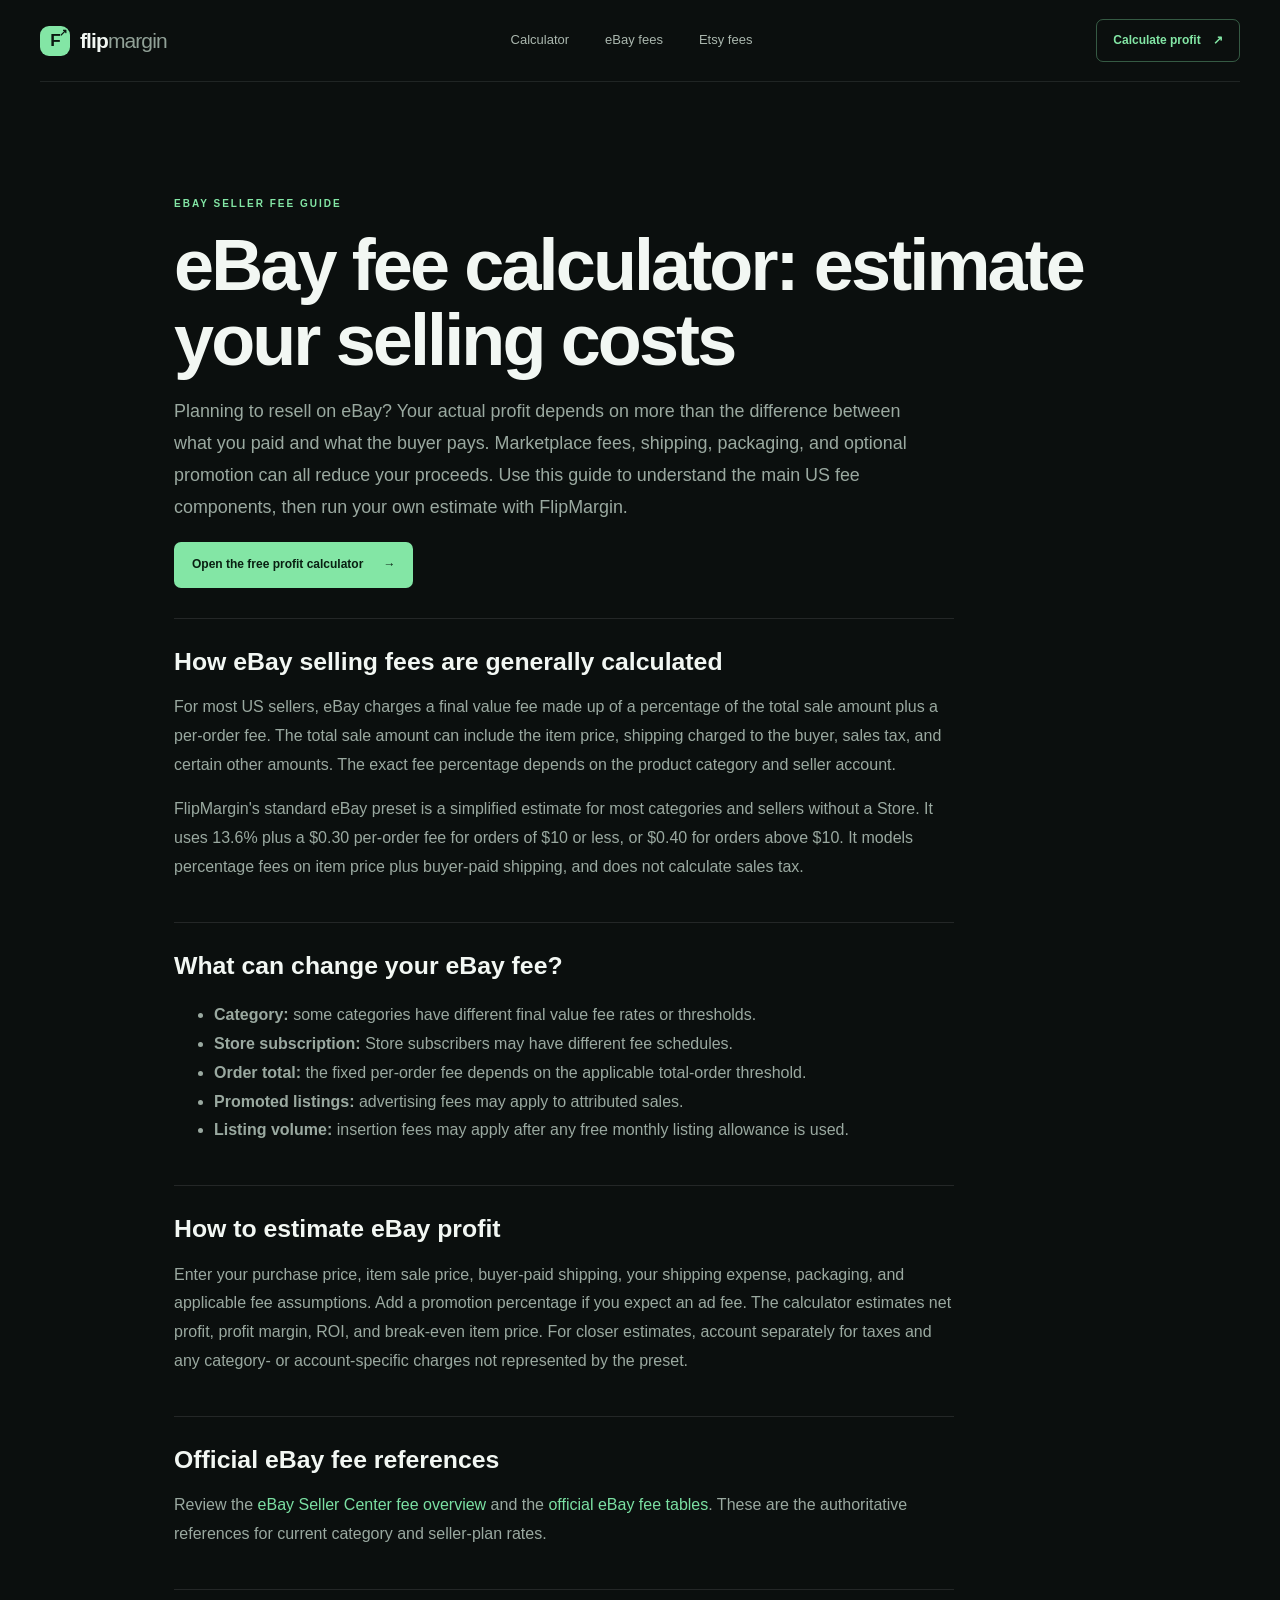
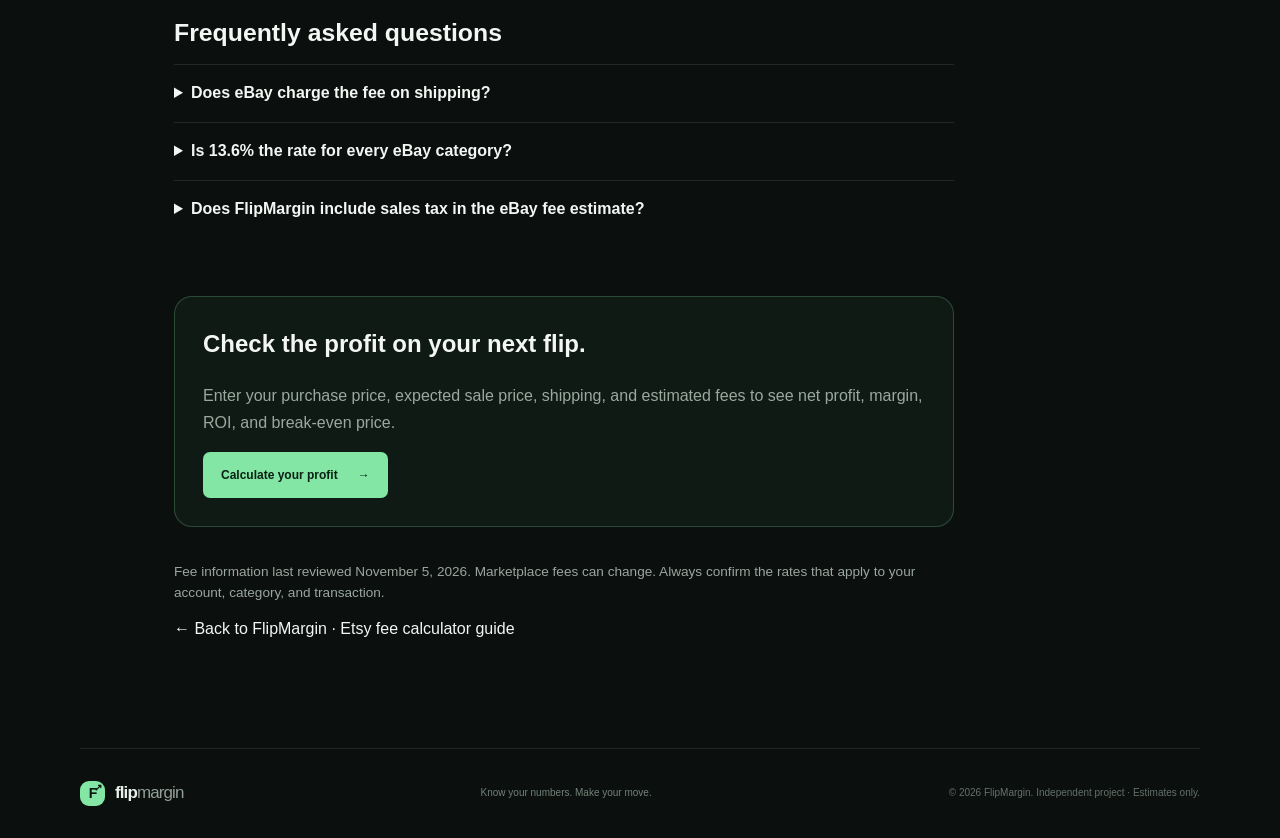
==== ebay-fee-calculator.html @ eb98caf0 "Add files via upload" ====
<!DOCTYPE html>
<html lang="en"><head>
<meta charset="UTF-8"><meta name="viewport" content="width=device-width, initial-scale=1.0">
<meta name="description" content="Estimate eBay selling fees and reseller profit. Understand final value fees, per-order fees, shipping, and category exceptions with this free eBay fee calculator guide."><meta name="robots" content="index,follow">
<link rel="canonical" href="https://flipmargin.mason-5d3.workers.dev/ebay-fee-calculator.html">
<meta name="theme-color" content="#0b0f0e">
<meta property="og:type" content="website"><meta property="og:title" content="eBay Fee Calculator & Seller Fee Guide | FlipMargin"><meta property="og:description" content="Estimate eBay selling fees and reseller profit. Understand final value fees, per-order fees, shipping, and category exceptions with this free eBay fee calculator guide."><meta property="og:url" content="https://flipmargin.mason-5d3.workers.dev/ebay-fee-calculator.html">
<title>eBay Fee Calculator & Seller Fee Guide | FlipMargin</title><link rel="stylesheet" href="styles.css">
<style>
.guide-main{max-width:980px;margin:0 auto;padding:72px 24px 90px}
.guide-hero{padding:42px 0 30px} .guide-hero h1{font-size:clamp(2.4rem,6vw,4.5rem);line-height:1.05;letter-spacing:-.04em;margin:16px 0}
.guide-hero p{font-size:1.12rem;line-height:1.8;max-width:760px;color:var(--muted,#a8b2ad)}
.guide-content{max-width:780px} .guide-section{padding:24px 0;border-top:1px solid rgba(255,255,255,.1)}
.guide-section h2{font-size:1.55rem;margin:0 0 12px} .guide-section p,.guide-section li{line-height:1.8;color:var(--muted,#a8b2ad)}
.guide-section a,.guide-faq a{color:#7be0a3} .guide-faq{padding:16px 0;border-top:1px solid rgba(255,255,255,.1)}
.guide-faq summary{cursor:pointer;font-weight:700} .guide-faq p{line-height:1.75;color:var(--muted,#a8b2ad)}
.guide-cta{margin:34px 0;padding:28px;border:1px solid rgba(123,224,163,.25);border-radius:18px;background:rgba(123,224,163,.05)}
.guide-cta p{color:var(--muted,#a8b2ad);line-height:1.7} .guide-meta{font-size:.85rem;color:#9aa69f;margin-top:20px}
</style></head><body>
<header class="site-header"><a class="brand" href="index.html"><span class="brand-mark">F<span>↗</span></span><span>flip<span class="brand-light">margin</span></span></a>
<nav class="nav-links" aria-label="Main navigation"><a href="index.html#calculator">Calculator</a><a href="ebay-fee-calculator.html">eBay fees</a><a href="etsy-fee-calculator.html">Etsy fees</a></nav>
<a class="header-cta" href="index.html#calculator">Calculate profit <span>↗</span></a>
<button class="menu-toggle" id="menuToggle" aria-label="Toggle navigation" aria-expanded="false">☰</button></header>
<main class="guide-main"><div class="guide-hero"><div class="eyebrow">EBAY SELLER FEE GUIDE</div><h1>eBay fee calculator: estimate your selling costs</h1><p>Planning to resell on eBay? Your actual profit depends on more than the difference between what you paid and what the buyer pays. Marketplace fees, shipping, packaging, and optional promotion can all reduce your proceeds. Use this guide to understand the main US fee components, then run your own estimate with FlipMargin.</p>
<a class="button button-primary" href="index.html#calculator">Open the free profit calculator <span>→</span></a></div>
<div class="guide-content"><section class="guide-section"><h2>How eBay selling fees are generally calculated</h2><p>For most US sellers, eBay charges a final value fee made up of a percentage of the total sale amount plus a per-order fee. The total sale amount can include the item price, shipping charged to the buyer, sales tax, and certain other amounts. The exact fee percentage depends on the product category and seller account.</p><p>FlipMargin's standard eBay preset is a simplified estimate for most categories and sellers without a Store. It uses 13.6% plus a $0.30 per-order fee for orders of $10 or less, or $0.40 for orders above $10. It models percentage fees on item price plus buyer-paid shipping, and does not calculate sales tax.</p></section><section class="guide-section"><h2>What can change your eBay fee?</h2><ul><li><strong>Category:</strong> some categories have different final value fee rates or thresholds.</li><li><strong>Store subscription:</strong> Store subscribers may have different fee schedules.</li><li><strong>Order total:</strong> the fixed per-order fee depends on the applicable total-order threshold.</li><li><strong>Promoted listings:</strong> advertising fees may apply to attributed sales.</li><li><strong>Listing volume:</strong> insertion fees may apply after any free monthly listing allowance is used.</li></ul></section><section class="guide-section"><h2>How to estimate eBay profit</h2><p>Enter your purchase price, item sale price, buyer-paid shipping, your shipping expense, packaging, and applicable fee assumptions. Add a promotion percentage if you expect an ad fee. The calculator estimates net profit, profit margin, ROI, and break-even item price. For closer estimates, account separately for taxes and any category- or account-specific charges not represented by the preset.</p></section><section class="guide-section"><h2>Official eBay fee references</h2><p>Review the <a href='https://www.ebay.com/sellercenter/selling/start-selling-on-ebay/seller-fees' rel='noopener'>eBay Seller Center fee overview</a> and the <a href='https://www.ebay.com/help/selling/fees-credits-invoices/fee-tables?id=4822' rel='noopener'>official eBay fee tables</a>. These are the authoritative references for current category and seller-plan rates.</p></section>
<section class="guide-section"><h2>Frequently asked questions</h2><details class="guide-faq"><summary>Does eBay charge the fee on shipping?</summary><p>For many fee calculations, the total sale amount includes shipping charged to the buyer. The applicable base and exceptions should be checked in eBay's fee table for your category and account.</p></details><details class="guide-faq"><summary>Is 13.6% the rate for every eBay category?</summary><p>No. It is a simplified standard preset for most categories. Some categories and Store plans use different rates or fee rules.</p></details><details class="guide-faq"><summary>Does FlipMargin include sales tax in the eBay fee estimate?</summary><p>No. The current calculator models percentage fees on item price plus buyer-paid shipping and excludes sales tax. It can therefore understate fees when tax is part of the applicable fee base.</p></details></section>
<div class="guide-cta"><h2>Check the profit on your next flip.</h2><p>Enter your purchase price, expected sale price, shipping, and estimated fees to see net profit, margin, ROI, and break-even price.</p><a class="button button-primary" href="index.html#calculator">Calculate your profit <span>→</span></a></div>
<p class="guide-meta">Fee information last reviewed November 5, 2026. Marketplace fees can change. Always confirm the rates that apply to your account, category, and transaction.</p>
<p><a href="index.html">← Back to FlipMargin</a> · <a href="etsy-fee-calculator.html">Etsy fee calculator guide</a></p>
</div></main><footer class="site-footer section-wrap"><a class="brand footer-brand" href="index.html"><span class="brand-mark">F<span>↗</span></span><span>flip<span class="brand-light">margin</span></span></a><p>Know your numbers. Make your move.</p><span class="copyright">© 2026 FlipMargin. Independent project · Estimates only.</span></footer>
</body></html>
---- styles.css ----
:root {
  --bg: #0b0f0e;
  --panel: #111816;
  --panel-2: #151e1b;
  --line: rgba(211, 235, 220, .10);
  --text: #f2f7f3;
  --muted: #9aa9a0;
  --green: #83e6a5;
  --green-strong: #35c879;
  --font: "DM Sans", sans-serif;
  --display: "Space Grotesk", sans-serif;
}
* { box-sizing: border-box; }
html { scroll-behavior: smooth; scroll-padding-top: 90px; }
body { margin: 0; background: var(--bg); color: var(--text); font-family: var(--font); line-height: 1.55; overflow-x: hidden; }
a { color: inherit; text-decoration: none; }
.ambient { position: absolute; width: 420px; height: 420px; border-radius: 50%; filter: blur(130px); opacity: .12; pointer-events: none; z-index: -1; }
.ambient-one { background: #20bd6b; top: 40px; left: -220px; }
.ambient-two { background: #3b8e72; top: 500px; right: -300px; }
.section-wrap { width: min(1120px, calc(100% - 48px)); margin: 0 auto; }
.site-header { width: min(1200px, calc(100% - 48px)); margin: 0 auto; height: 82px; display: flex; align-items: center; justify-content: space-between; border-bottom: 1px solid var(--line); position: relative; z-index: 5; }
.brand { display: inline-flex; align-items: center; gap: 10px; font: 700 21px var(--display); letter-spacing: -.9px; }
.brand-mark { width: 30px; height: 30px; display: grid; place-items: center; border-radius: 9px; background: var(--green); color: #0b1710; font: 700 17px var(--display); position: relative; }
.brand-mark span { font-size: 10px; position: absolute; right: 4px; top: 1px; }
.brand-light { color: #91a197; font-weight: 500; }
.nav-links { display: flex; gap: 36px; color: #aab7ae; font-size: 13px; }
.nav-links a:hover, .text-link:hover { color: var(--green); }
.header-cta { font-size: 12px; font-weight: 700; padding: 11px 16px; border: 1px solid rgba(131,230,165,.35); border-radius: 7px; color: var(--green); }
.header-cta span { margin-left: 9px; }
.menu-toggle { display: none; background: transparent; border: 0; color: white; font-size: 23px; }
.hero { min-height: 580px; display: grid; grid-template-columns: 1.05fr .95fr; align-items: center; gap: 40px; padding-top: 35px; padding-bottom: 55px; }
.eyebrow { color: var(--green); font-size: 10px; letter-spacing: 2px; font-weight: 700; display: flex; align-items: center; gap: 9px; }
.pulse-dot { width: 7px; height: 7px; border-radius: 50%; background: var(--green); box-shadow: 0 0 14px var(--green); }
h1, h2, h3, p { margin-top: 0; }
h1 { font: 700 clamp(48px, 6vw, 76px)/1.02 var(--display); letter-spacing: -4.5px; margin: 22px 0; }
.gradient-text { background: linear-gradient(100deg, #a5f4bb, #42cb83); -webkit-background-clip: text; background-clip: text; color: transparent; }
.hero-description { color: #a5b2aa; max-width: 470px; font-size: 15px; line-height: 1.8; }
.hero-actions { display: flex; align-items: center; gap: 25px; margin-top: 30px; }
.button { min-height: 46px; display: inline-flex; align-items: center; justify-content: center; gap: 20px; padding: 0 18px; border-radius: 7px; font-size: 12px; font-weight: 700; transition: transform .2s, background .2s; }
.button:hover { transform: translateY(-2px); }
.button-primary { background: var(--green); color: #092012; }
.button-primary:hover { background: #a0f1b8; }
.text-link { font-size: 12px; color: #c2cdc5; }
.text-link span { margin-left: 6px; color: var(--green); }
.hero-proof { display: flex; align-items: center; gap: 13px; margin-top: 48px; }
.proof-avatars { display: flex; }
.proof-avatars span { width: 26px; height: 26px; display: grid; place-items: center; border: 2px solid var(--bg); border-radius: 50%; margin-left: -5px; background: #1d392a; color: var(--green); font-size: 10px; font-weight: 700; }
.proof-avatars span:first-child { margin-left: 0; }
.hero-proof p { margin: 0; font-size: 10px; line-height: 1.6; color: #d7e1da; }
.hero-proof p span { color: #829087; }
.hero-visual { min-height: 420px; display: grid; place-items: center; position: relative; }
.visual-orbit { position: absolute; border: 1px solid rgba(131,230,165,.12); border-radius: 50%; transform: rotate(-24deg); }
.orbit-one { width: 450px; height: 260px; }
.orbit-two { width: 390px; height: 330px; transform: rotate(38deg); }
.preview-card { width: min(360px, 90%); padding: 25px; border-radius: 15px; background: linear-gradient(145deg, #17221d, #101714); border: 1px solid rgba(176,224,190,.17); box-shadow: 0 25px 80px rgba(0,0,0,.45), 0 0 55px rgba(43,185,106,.08); transform: rotate(2deg); position: relative; z-index: 1; }
.preview-top { display: flex; justify-content: space-between; align-items: start; }
.mini-label, .panel-kicker { color: #8fa398; font-size: 9px; letter-spacing: 1.5px; font-weight: 700; }
.preview-profit { font: 700 36px var(--display); margin-top: 5px; letter-spacing: -1.5px; }
.positive-pill { color: var(--green); background: rgba(76,205,125,.12); padding: 5px 9px; border-radius: 20px; font-size: 10px; }
.preview-chart { margin-top: 27px; }
.chart-labels { display: flex; justify-content: space-between; color: #829087; font-size: 9px; margin-bottom: 9px; }
.chart-bar { height: 9px; display: flex; gap: 4px; }
.bar-cost { width: 57%; border-radius: 10px; background: #52665a; }
.bar-profit { flex: 1; border-radius: 10px; background: var(--green-strong); }
.preview-rows { margin-top: 22px; padding-top: 13px; border-top: 1px solid var(--line); }
.preview-rows div { display: flex; justify-content: space-between; padding: 7px 0; color: #9ba99f; font-size: 11px; }
.preview-rows strong { color: #e8f0ea; font-weight: 600; }
.green-text { color: var(--green) !important; }
.preview-footer { border-top: 1px solid var(--line); padding-top: 14px; margin-top: 10px; color: #8d9b91; font-size: 9px; }
.tiny-check { color: var(--green); margin-right: 6px; }
.floating-tag { position: absolute; z-index: 2; background: #1a2620; border: 1px solid rgba(163,222,179,.18); border-radius: 7px; padding: 10px 13px; color: #c5d3c9; font-size: 10px; box-shadow: 0 12px 35px rgba(0,0,0,.25); }
.tag-top { top: 57px; right: -3px; }
.tag-bottom { bottom: 54px; left: -10px; }
.tag-icon, .sparkle { color: var(--green); margin-right: 7px; }
.trust-strip { border-top: 1px solid var(--line); border-bottom: 1px solid var(--line); display: flex; justify-content: space-between; padding: 21px 12px; color: #9ba99f; font-size: 11px; }
.trust-strip div { display: flex; align-items: center; gap: 9px; }
.strip-icon { color: var(--green); font-size: 17px; }
.calculator-section { padding-top: 105px; padding-bottom: 75px; }
.section-heading { text-align: center; margin: 0 auto 42px; }
.section-heading .eyebrow { justify-content: center; }
.section-heading h2 { font: 700 clamp(32px, 4vw, 44px) var(--display); letter-spacing: -1.8px; margin: 12px 0 8px; }
.section-heading p { color: #96a49b; font-size: 13px; }
.calculator-layout { display: grid; grid-template-columns: 1.15fr .85fr; gap: 18px; align-items: stretch; }
.calculator-panel, .results-panel { background: rgba(17,24,22,.92); border: 1px solid var(--line); border-radius: 12px; padding: 27px; }
.panel-heading { display: flex; justify-content: space-between; align-items: center; margin-bottom: 26px; }
.panel-heading h3 { font: 600 21px var(--display); margin: 5px 0 0; }
.reset-button { border: 1px solid var(--line); background: #17211c; color: #aab9ae; border-radius: 6px; padding: 7px 10px; font: 11px var(--font); cursor: pointer; }
.reset-button:hover { color: var(--green); border-color: rgba(131,230,165,.4); }
.input-grid { display: grid; grid-template-columns: 1fr 1fr; gap: 18px 14px; }
.field { display: block; min-width: 0; }
.field > span { display: flex; justify-content: space-between; gap: 6px; color: #dce7df; font-size: 11px; font-weight: 600; margin-bottom: 8px; }
.field small { color: #738279; font-size: 9px; font-weight: 400; text-align: right; }
.input-shell { height: 43px; display: flex; align-items: center; background: #0d1310; border: 1px solid rgba(204,229,211,.12); border-radius: 6px; padding: 0 11px; transition: border .2s; }
.input-shell:focus-within { border-color: rgba(131,230,165,.7); box-shadow: 0 0 0 3px rgba(131,230,165,.06); }
.input-shell input { min-width: 0; width: 100%; border: 0; outline: 0; background: transparent; color: #f2f7f3; font: 13px var(--font); }
.input-shell input::-webkit-inner-spin-button, .input-shell input::-webkit-outer-spin-button { -webkit-appearance: none; margin: 0; }
.input-shell input[type=number] { appearance: textfield; -moz-appearance: textfield; }
.currency, .suffix { color: #7e9284; font-size: 12px; margin-right: 7px; }
.suffix { margin: 0 0 0 7px; }
.form-divider { margin: 28px 0 17px; height: 1px; background: var(--line); position: relative; }
.form-divider span { position: absolute; top: -8px; left: 0; padding-right: 12px; background: #111816; color: #7f9085; font-size: 9px; letter-spacing: 1.4px; font-weight: 700; }
.input-note { margin: 22px 0 0; color: #84948a; font-size: 10px; line-height: 1.6; }
.input-note span { color: var(--green); margin-right: 5px; }
.results-panel { background: linear-gradient(155deg, #17251d, #111916 70%); border-color: rgba(131,230,165,.17); }
.results-top { display: flex; justify-content: space-between; align-items: center; }
.live-indicator { color: var(--green); font-size: 8px; letter-spacing: 1px; display: flex; align-items: center; gap: 6px; }
.live-indicator i { width: 5px; height: 5px; border-radius: 50%; background: var(--green); box-shadow: 0 0 9px var(--green); }
.result-main { padding: 26px 0 22px; border-bottom: 1px solid var(--line); }
.result-label { color: #9aaca0; font-size: 11px; }
.result-value { font: 700 clamp(38px, 4vw, 48px)/1.2 var(--display); letter-spacing: -2px; color: var(--green); margin: 7px 0 5px; overflow-wrap: anywhere; }
.result-value.negative { color: #ff8585; }
.result-subtitle { color: #84958a; font-size: 10px; }
.metrics-grid { display: grid; grid-template-columns: 1fr 1fr; gap: 10px; padding: 19px 0; border-bottom: 1px solid var(--line); }
.metric { background: rgba(255,255,255,.025); border-radius: 7px; padding: 12px; }
.metric span { display: block; color: #8fa095; font-size: 9px; margin-bottom: 5px; }
.metric strong { font: 600 19px var(--display); color: #e7f2e9; }
.breakdown { padding-top: 19px; }
.breakdown-heading, .breakdown-row, .breakdown-total { display: flex; justify-content: space-between; align-items: center; }
.breakdown-heading { margin-bottom: 12px; font-size: 11px; }
.breakdown-heading span { color: #728178; font-size: 9px; }
.breakdown-row { color: #91a096; font-size: 10px; padding: 6px 0; }
.breakdown-row strong { color: #d5e1d8; font-weight: 500; }
.breakdown-total { border-top: 1px solid var(--line); margin-top: 8px; padding-top: 13px; color: #cbd8ce; font-size: 11px; font-weight: 600; }
.breakdown-total strong { color: #fff; font: 600 14px var(--display); }
.result-tip { display: flex; gap: 10px; background: rgba(131,230,165,.07); border: 1px solid rgba(131,230,165,.12); border-radius: 7px; padding: 11px; margin-top: 20px; }
.result-tip > span { color: var(--green); }
.result-tip p { color: #9eafa3; font-size: 9px; line-height: 1.6; margin: 0; }
.result-tip strong { color: #d9e9dd; }
.disclaimer { color: #68786e; font-size: 9px; line-height: 1.7; max-width: 850px; margin: 17px auto 0; text-align: center; }
.how-section { padding: 70px 0 90px; border-top: 1px solid var(--line); }
.steps-grid { display: grid; grid-template-columns: repeat(3, 1fr); gap: 14px; }
.step-card { position: relative; background: #111816; border: 1px solid var(--line); border-radius: 10px; padding: 24px; min-height: 205px; }
.step-number { position: absolute; top: 20px; right: 21px; color: #506056; font: 600 11px var(--display); }
.step-icon { width: 39px; height: 39px; display: grid; place-items: center; background: rgba(131,230,165,.1); border-radius: 8px; color: var(--green); font-size: 21px; margin-bottom: 20px; }
.step-card h3 { font: 600 16px var(--display); margin-bottom: 8px; }
.step-card p { color: #8e9d93; font-size: 11px; line-height: 1.8; margin: 0; }
.about-section { padding-bottom: 80px; }
.about-card { display: grid; grid-template-columns: 55px 1fr 1fr auto; align-items: center; gap: 24px; padding: 32px; border: 1px solid rgba(131,230,165,.16); border-radius: 12px; background: radial-gradient(ellipse at 5% 0%, rgba(57,166,100,.12), transparent 60%), #111816; }
.about-symbol { width: 47px; height: 47px; display: grid; place-items: center; position: relative; background: var(--green); color: #0b1710; border-radius: 12px; font: 700 25px var(--display); }
.about-symbol span { position: absolute; top: 3px; right: 5px; font-size: 10px; }
.about-card h2 { font: 700 25px/1.1 var(--display); letter-spacing: -1px; margin: 8px 0 0; }
.about-card .eyebrow { font-size: 8px; }
.about-card > p { color: #9ba99f; font-size: 10px; line-height: 1.8; margin: 0; }
.about-card .button { white-space: nowrap; }
.site-footer { min-height: 90px; display: flex; align-items: center; justify-content: space-between; border-top: 1px solid var(--line); color: #748279; font-size: 10px; }
.footer-brand { color: #e8f0ea; font-size: 17px; }
.footer-brand .brand-mark { width: 25px; height: 25px; font-size: 14px; }
.site-footer p { margin: 0; }
.copyright { color: #647168; }

@media (max-width: 850px) {
  .hero { grid-template-columns: 1fr 1fr; gap: 15px; }
  .tag-top { right: -5px; }
  .calculator-layout { grid-template-columns: 1fr; }
  .about-card { grid-template-columns: 50px 1fr; }
  .about-card > p { grid-column: 2; }
  .about-card .button { grid-column: 2; justify-self: start; }
}
@media (max-width: 620px) {
  .section-wrap, .site-header { width: min(100% - 32px, 1120px); }
  .site-header { height: 70px; }
  .nav-links { display: none; position: absolute; top: 69px; left: -16px; right: -16px; padding: 20px 22px; background: #111816; border-bottom: 1px solid var(--line); flex-direction: column; gap: 18px; }
  .nav-links.open { display: flex; }
  .header-cta { margin-left: auto; margin-right: 13px; padding: 9px 11px; font-size: 10px; }
  .menu-toggle { display: block; cursor: pointer; }
  .hero { grid-template-columns: 1fr; padding-top: 70px; gap: 0; }
  h1 { font-size: clamp(49px, 13vw, 68px); letter-spacing: -3.5px; }
  .hero-description { font-size: 13px; }
  .hero-visual { min-height: 380px; margin-top: 20px; }
  .preview-card { width: min(340px, 88%); }
  .tag-top { right: 0; top: 34px; }
  .tag-bottom { left: 0; bottom: 27px; }
  .orbit-one { width: 100%; }
  .trust-strip { display: grid; grid-template-columns: 1fr 1fr; gap: 15px; padding: 19px 3px; font-size: 10px; }
  .calculator-section { padding-top: 75px; }
  .section-heading { margin-bottom: 30px; }
  .calculator-panel, .results-panel { padding: 19px 16px; }
  .input-grid { gap: 15px 10px; }
  .field > span { display: block; min-height: 31px; font-size: 10px; }
  .field small { display: block; text-align: left; margin-top: 2px; }
  .input-shell { height: 41px; }
  .metrics-grid { gap: 7px; }
  .metric { padding: 10px; }
  .metric strong { font-size: 17px; }
  .steps-grid { grid-template-columns: 1fr; }
  .step-card { min-height: auto; }
  .about-card { padding: 23px; gap: 17px; }
  .about-card h2 { font-size: 23px; }
  .site-footer { padding: 22px 0; flex-wrap: wrap; gap: 12px; }
  .site-footer p { order: 3; width: 100%; }
}
@media (max-width: 380px) {
  .input-grid { grid-template-columns: 1fr; }
  .field > span { min-height: 0; }
  .header-cta { display: none; }
}

/* V2 additions */
.preset-field { display:block; max-width: 100%; margin: 0 0 17px; }
.select-shell select { width:100%; color:#eef6ef; background:transparent; border:0; outline:0; font:12px var(--font); cursor:pointer; }
.select-shell select option { background:#111816; color:#eef6ef; }
.break-even-card { display:flex; justify-content:space-between; align-items:center; gap:12px; padding:13px 14px; margin-top:17px; border:1px solid rgba(131,230,165,.17); border-radius:8px; background:rgba(131,230,165,.055); }
.break-even-card span { display:block; color:#dce9df; font-size:10px; font-weight:700; }
.break-even-card small { display:block; color:#87988d; font-size:9px; margin-top:3px; }
.break-even-card strong { color:var(--green); font:600 19px var(--display); white-space:nowrap; }
.save-calculation-row { display:flex; align-items:end; gap:12px; margin-top:18px; padding:17px; border:1px solid var(--line); border-radius:9px; background:#101714; }
.save-name-field { flex:1; }
.save-name-field > span { display:flex; gap:10px; }
.button-secondary { background:#1a2920; border:1px solid rgba(131,230,165,.28); color:var(--green); cursor:pointer; }
.button-secondary:hover { background:#21372a; }
.saved-flips { display:grid; grid-template-columns:repeat(2,minmax(0,1fr)); gap:10px; margin-top:10px; }
.saved-flip { display:flex; justify-content:space-between; align-items:center; gap:12px; padding:12px 14px; background:#111816; border:1px solid var(--line); border-radius:8px; }
.saved-flip strong { display:block; font-size:11px; color:#e4eee6; }
.saved-flip span { color:#89988e; font-size:9px; }
.saved-flip .saved-profit { color:var(--green); font:600 15px var(--display); white-space:nowrap; }
.saved-flip button { border:0; background:transparent; color:#8d9b91; cursor:pointer; font-size:13px; padding:4px; }
.saved-flip button:hover { color:#ff8585; }
@media(max-width:620px) {
  .save-calculation-row { align-items:stretch; flex-direction:column; }
  .save-calculation-row .button { width:100%; }
  .saved-flips { grid-template-columns:1fr; }
  .break-even-card strong { font-size:17px; }
}


/* V3 SEO guide and internal-link sections */
.seo-links-section { padding-top: 54px; padding-bottom: 70px; }
.seo-links-section .step-card { display: flex; flex-direction: column; align-items: flex-start; }
.seo-links-section .step-card .text-link { margin-top: auto; padding-top: 18px; }
.guide-main .site-header { width: 100%; }
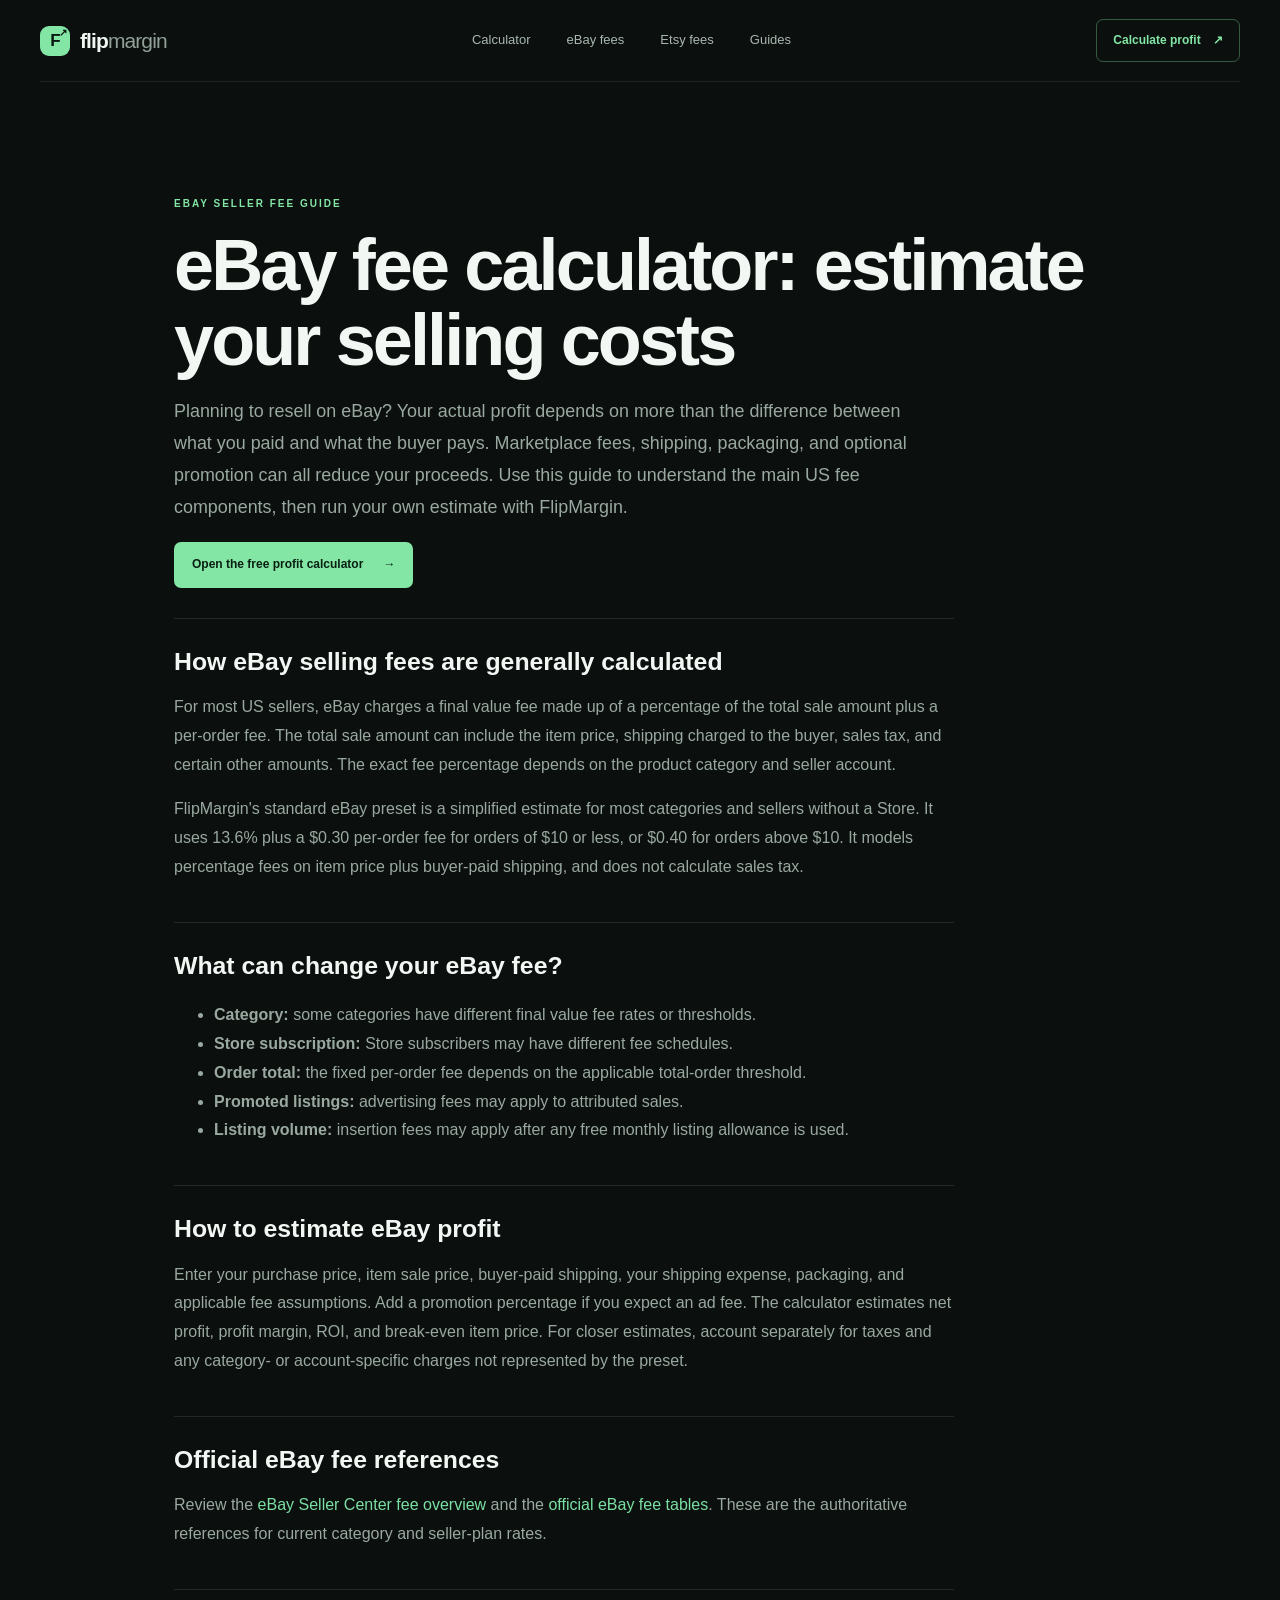
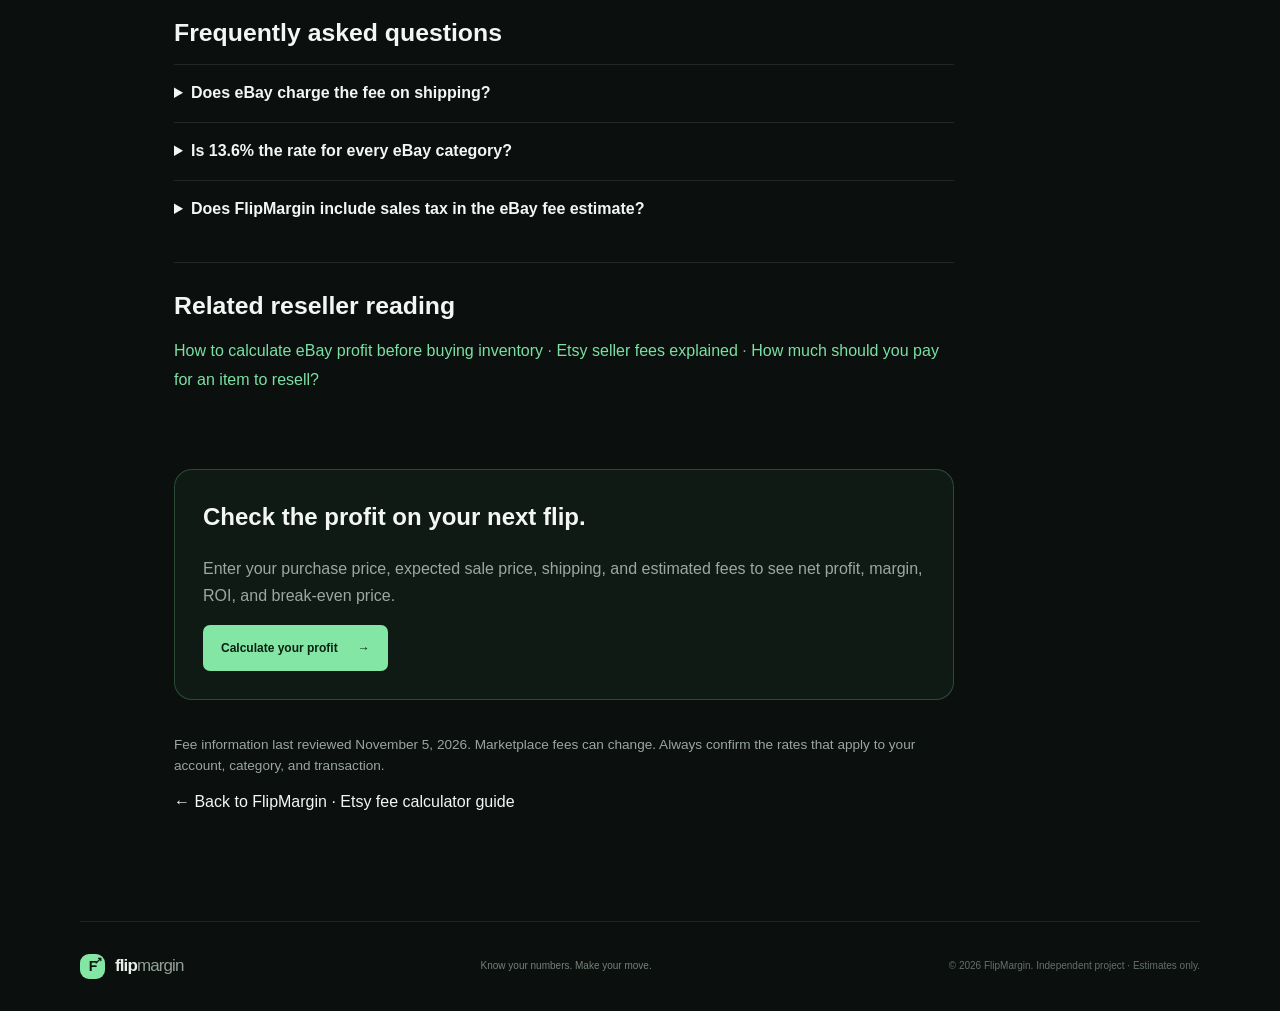
==== commit 679eb683: "Add files via upload" ====
--- a/ebay-fee-calculator.html
+++ b/ebay-fee-calculator.html
@@ -18,13 +18,14 @@
 .guide-cta p{color:var(--muted,#a8b2ad);line-height:1.7} .guide-meta{font-size:.85rem;color:#9aa69f;margin-top:20px}
 </style></head><body>
 <header class="site-header"><a class="brand" href="index.html"><span class="brand-mark">F<span>↗</span></span><span>flip<span class="brand-light">margin</span></span></a>
-<nav class="nav-links" aria-label="Main navigation"><a href="index.html#calculator">Calculator</a><a href="ebay-fee-calculator.html">eBay fees</a><a href="etsy-fee-calculator.html">Etsy fees</a></nav>
+<nav class="nav-links" aria-label="Main navigation"><a href="index.html#calculator">Calculator</a><a href="ebay-fee-calculator.html">eBay fees</a><a href="etsy-fee-calculator.html">Etsy fees</a><a href="index.html#learn">Guides</a></nav>
 <a class="header-cta" href="index.html#calculator">Calculate profit <span>↗</span></a>
 <button class="menu-toggle" id="menuToggle" aria-label="Toggle navigation" aria-expanded="false">☰</button></header>
 <main class="guide-main"><div class="guide-hero"><div class="eyebrow">EBAY SELLER FEE GUIDE</div><h1>eBay fee calculator: estimate your selling costs</h1><p>Planning to resell on eBay? Your actual profit depends on more than the difference between what you paid and what the buyer pays. Marketplace fees, shipping, packaging, and optional promotion can all reduce your proceeds. Use this guide to understand the main US fee components, then run your own estimate with FlipMargin.</p>
 <a class="button button-primary" href="index.html#calculator">Open the free profit calculator <span>→</span></a></div>
 <div class="guide-content"><section class="guide-section"><h2>How eBay selling fees are generally calculated</h2><p>For most US sellers, eBay charges a final value fee made up of a percentage of the total sale amount plus a per-order fee. The total sale amount can include the item price, shipping charged to the buyer, sales tax, and certain other amounts. The exact fee percentage depends on the product category and seller account.</p><p>FlipMargin's standard eBay preset is a simplified estimate for most categories and sellers without a Store. It uses 13.6% plus a $0.30 per-order fee for orders of $10 or less, or $0.40 for orders above $10. It models percentage fees on item price plus buyer-paid shipping, and does not calculate sales tax.</p></section><section class="guide-section"><h2>What can change your eBay fee?</h2><ul><li><strong>Category:</strong> some categories have different final value fee rates or thresholds.</li><li><strong>Store subscription:</strong> Store subscribers may have different fee schedules.</li><li><strong>Order total:</strong> the fixed per-order fee depends on the applicable total-order threshold.</li><li><strong>Promoted listings:</strong> advertising fees may apply to attributed sales.</li><li><strong>Listing volume:</strong> insertion fees may apply after any free monthly listing allowance is used.</li></ul></section><section class="guide-section"><h2>How to estimate eBay profit</h2><p>Enter your purchase price, item sale price, buyer-paid shipping, your shipping expense, packaging, and applicable fee assumptions. Add a promotion percentage if you expect an ad fee. The calculator estimates net profit, profit margin, ROI, and break-even item price. For closer estimates, account separately for taxes and any category- or account-specific charges not represented by the preset.</p></section><section class="guide-section"><h2>Official eBay fee references</h2><p>Review the <a href='https://www.ebay.com/sellercenter/selling/start-selling-on-ebay/seller-fees' rel='noopener'>eBay Seller Center fee overview</a> and the <a href='https://www.ebay.com/help/selling/fees-credits-invoices/fee-tables?id=4822' rel='noopener'>official eBay fee tables</a>. These are the authoritative references for current category and seller-plan rates.</p></section>
 <section class="guide-section"><h2>Frequently asked questions</h2><details class="guide-faq"><summary>Does eBay charge the fee on shipping?</summary><p>For many fee calculations, the total sale amount includes shipping charged to the buyer. The applicable base and exceptions should be checked in eBay's fee table for your category and account.</p></details><details class="guide-faq"><summary>Is 13.6% the rate for every eBay category?</summary><p>No. It is a simplified standard preset for most categories. Some categories and Store plans use different rates or fee rules.</p></details><details class="guide-faq"><summary>Does FlipMargin include sales tax in the eBay fee estimate?</summary><p>No. The current calculator models percentage fees on item price plus buyer-paid shipping and excludes sales tax. It can therefore understate fees when tax is part of the applicable fee base.</p></details></section>
+<section class="guide-section"><h2>Related reseller reading</h2><p><a href="how-to-calculate-ebay-profit.html">How to calculate eBay profit before buying inventory</a> · <a href="etsy-seller-fees-profit-guide.html">Etsy seller fees explained</a> · <a href="how-much-to-pay-for-resale.html">How much should you pay for an item to resell?</a></p></section>
 <div class="guide-cta"><h2>Check the profit on your next flip.</h2><p>Enter your purchase price, expected sale price, shipping, and estimated fees to see net profit, margin, ROI, and break-even price.</p><a class="button button-primary" href="index.html#calculator">Calculate your profit <span>→</span></a></div>
 <p class="guide-meta">Fee information last reviewed November 5, 2026. Marketplace fees can change. Always confirm the rates that apply to your account, category, and transaction.</p>
 <p><a href="index.html">← Back to FlipMargin</a> · <a href="etsy-fee-calculator.html">Etsy fee calculator guide</a></p>
